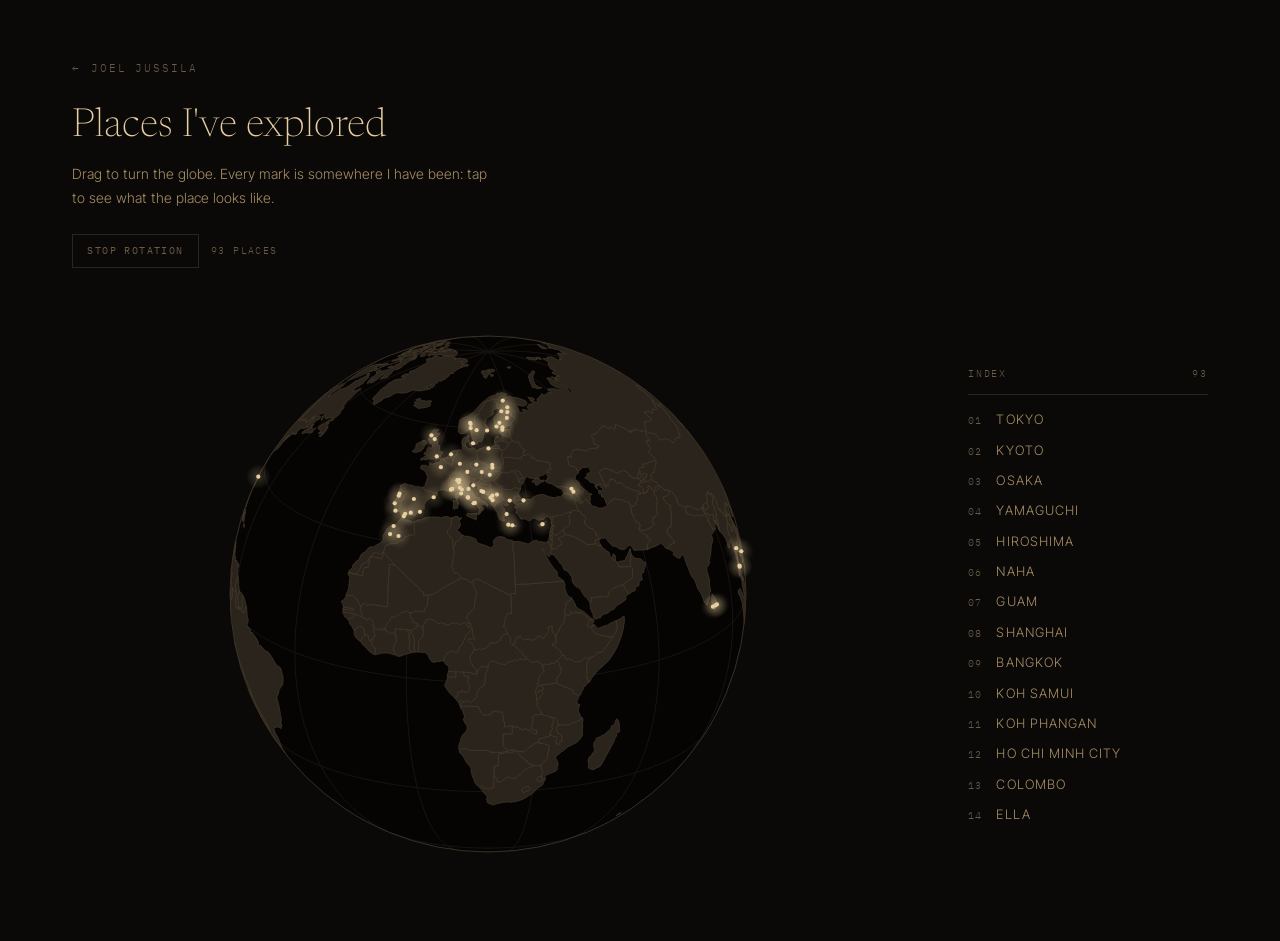
==== places/index.html @ 5bf8516b "Personal site: front page and interactive globe A static two-page site for joeljussila.com. No frame" ====
<!doctype html>
<html lang="en">
<head>
<meta charset="utf-8">
<meta name="viewport" content="width=device-width, initial-scale=1">

<title>Places I've Explored - Joel Jussila</title>
<meta name="description" content="A globe of the places I have been, with photographs from each of them.">
<link rel="canonical" href="https://joeljussila.com/places/">

<meta property="og:type" content="website">
<meta property="og:site_name" content="Joel Jussila">
<meta property="og:title" content="Places I've Explored - Joel Jussila">
<meta property="og:description" content="A globe of the places I have been, with photographs from each of them.">
<meta property="og:url" content="https://joeljussila.com/places/">
<meta name="twitter:card" content="summary">
<meta name="twitter:title" content="Places I've Explored - Joel Jussila">
<meta name="twitter:description" content="A globe of the places I have been, with photographs from each of them.">

<meta name="theme-color" content="#0A0908">
<meta name="color-scheme" content="dark">
<link rel="icon" href="/favicon.svg" type="image/svg+xml">

<link rel="preconnect" href="https://fonts.googleapis.com">
<link rel="preconnect" href="https://fonts.gstatic.com" crossorigin>
<link rel="stylesheet" href="https://fonts.googleapis.com/css2?family=IBM+Plex+Mono:wght@300;400&family=Inter+Tight:wght@300;400&family=Newsreader:opsz,wght@6..72,200;6..72,300&display=swap">

<style>
  :root{
    --ground: #0A0908;
    --sea: #050403;
    --land: #2A241C;
    --land-edge: #453A2C;
    --ink: #E8CFA0;
    --ink-body: #DCC08E;
    --ink-dim: #A78D63;
    --ink-faint: #6B5A45;
    --rule: #2A241C;
    --mono: "IBM Plex Mono", ui-monospace, SFMono-Regular, Menlo, monospace;
  }

  *, *::before, *::after { box-sizing: border-box; }

  body{
    margin: 0;
    min-height: 100svh;
    background: var(--ground);
    color: var(--ink-body);
    font-family: "Inter Tight", system-ui, -apple-system, sans-serif;
    font-weight: 300;
    -webkit-font-smoothing: antialiased;
    overflow-x: hidden;
  }

  .page{
    max-width: 78rem;
    margin: 0 auto;
    padding: clamp(1.75rem, 5vw, 3.5rem) clamp(1.5rem, 5vw, 3.5rem) clamp(3rem, 6vw, 5rem);
  }

  .back{
    display: inline-flex;
    align-items: baseline;
    gap: 0.6rem;
    font-family: var(--mono);
    font-size: 0.6875rem;
    letter-spacing: 0.18em;
    text-transform: uppercase;
    text-decoration: none;
    color: var(--ink-faint);
    transition: color 0.3s ease;
  }

  .back:hover{ color: var(--ink-dim); }
  .back:focus-visible{ outline: 1px solid var(--ink-dim); outline-offset: 4px; }

  h1{
    font-family: Newsreader, Georgia, "Times New Roman", serif;
    font-weight: 200;
    font-size: clamp(1.9rem, 5vw, 2.5rem);
    line-height: 1.15;
    color: var(--ink);
    margin: 1.75rem 0 0.75rem;
  }

  .note{
    font-size: 0.875rem;
    line-height: 1.7;
    color: var(--ink-dim);
    max-width: 52ch;
    margin: 0;
  }

  .controls{
    display: flex;
    flex-wrap: wrap;
    gap: 0.75rem;
    align-items: center;
    margin-top: 1.5rem;
  }

  .toggle{
    background: none;
    border: 1px solid var(--rule);
    color: var(--ink-faint);
    font-family: var(--mono);
    font-size: 0.625rem;
    letter-spacing: 0.14em;
    text-transform: uppercase;
    padding: 0.6rem 0.9rem;
    cursor: pointer;
    transition: color 0.3s ease, border-color 0.3s ease;
  }

  .toggle:hover{ color: var(--ink); border-color: var(--ink-faint); }
  .toggle:focus-visible{ outline: 1px solid var(--ink-dim); outline-offset: 3px; }

  .count{
    font-family: var(--mono);
    font-size: 0.625rem;
    letter-spacing: 0.14em;
    text-transform: uppercase;
    color: var(--ink-faint);
  }

  .stage{
    display: grid;
    grid-template-columns: minmax(0, 1fr) 15rem;
    gap: clamp(2rem, 5vw, 4rem);
    align-items: center;
    margin-top: clamp(2rem, 5vw, 3.5rem);
  }

  .globe-holder{
    position: relative;
    display: grid;
    place-items: center;
    min-height: 20rem;
  }

  canvas{
    display: block;
    touch-action: none;
    cursor: grab;
    max-width: 100%;
  }

  canvas.dragging{ cursor: grabbing; }

  .index-head{
    display: flex;
    justify-content: space-between;
    align-items: baseline;
    gap: 1rem;
    font-family: var(--mono);
    font-size: 0.625rem;
    letter-spacing: 0.18em;
    text-transform: uppercase;
    color: var(--ink-faint);
    padding-bottom: 0.9rem;
    margin: 0 0 0.6rem;
    border-bottom: 1px solid var(--rule);
  }

  .index{
    list-style: none;
    margin: 0;
    padding: 0 0.5rem 0 0;
    display: flex;
    flex-direction: column;
    gap: 0.1rem;
    max-height: 26rem;
    overflow-y: auto;
    scrollbar-width: thin;
    scrollbar-color: var(--rule) transparent;
  }

  .index::-webkit-scrollbar{ width: 6px; }
  .index::-webkit-scrollbar-thumb{ background: var(--rule); }

  .index button{
    width: 100%;
    display: flex;
    align-items: baseline;
    gap: 0.9rem;
    padding: 0.4rem 0;
    background: none;
    border: 0;
    text-align: left;
    font-family: "Inter Tight", system-ui, sans-serif;
    font-weight: 300;
    font-size: 0.8125rem;
    letter-spacing: 0.08em;
    text-transform: uppercase;
    color: var(--ink-dim);
    cursor: pointer;
    transition: color 0.3s ease;
  }

  .index button:hover,
  .index button[aria-current="true"]{ color: var(--ink); }
  .index button:focus-visible{ outline: 1px solid var(--ink-dim); outline-offset: 3px; }

  .index .n{
    font-family: var(--mono);
    font-size: 0.625rem;
    color: var(--ink-faint);
    font-variant-numeric: tabular-nums;
  }

  /* ---- detail panel ---- */

  .panel{
    position: fixed;
    top: 0;
    right: 0;
    bottom: 0;
    width: min(26rem, 100vw);
    background: var(--ground);
    border-left: 1px solid var(--rule);
    padding: clamp(1.5rem, 4vw, 2.5rem);
    overflow-y: auto;
    transform: translateX(101%);
    z-index: 20;
  }

  .ready .panel{
    transition: transform 0.45s cubic-bezier(0.22, 0.61, 0.36, 1);
  }

  .panel[data-open="true"]{ transform: none; }

  .panel-close{
    background: none;
    border: 1px solid var(--rule);
    color: var(--ink-faint);
    font-family: var(--mono);
    font-size: 0.625rem;
    letter-spacing: 0.16em;
    text-transform: uppercase;
    padding: 0.5rem 0.85rem;
    cursor: pointer;
    transition: color 0.3s ease, border-color 0.3s ease;
  }

  .panel-close:hover{ color: var(--ink); border-color: var(--ink-faint); }
  .panel-close:focus-visible{ outline: 1px solid var(--ink-dim); outline-offset: 3px; }

  .panel h2{
    font-family: Newsreader, Georgia, serif;
    font-weight: 200;
    font-size: 1.9rem;
    line-height: 1.2;
    color: var(--ink);
    margin: 1.75rem 0 0.5rem;
  }

  .coords{
    font-family: var(--mono);
    font-size: 0.6875rem;
    letter-spacing: 0.08em;
    color: var(--ink-faint);
    margin: 0 0 2rem;
  }

  .frames{
    display: flex;
    flex-direction: column;
    gap: 1rem;
  }

  .frame{
    aspect-ratio: 4 / 3;
    border: 1px solid var(--rule);
    display: grid;
    place-items: center;
    font-family: var(--mono);
    font-size: 0.625rem;
    letter-spacing: 0.16em;
    text-transform: uppercase;
    color: var(--ink-faint);
  }

  .frame img{
    width: 100%;
    height: 100%;
    object-fit: cover;
    display: block;
  }

  @media (max-width: 860px){
    .stage{ grid-template-columns: 1fr; gap: 2.5rem; }
    .index{ max-height: 20rem; }
    .panel{
      top: auto;
      width: 100%;
      max-height: 82svh;
      border-left: 0;
      border-top: 1px solid var(--rule);
      transform: translateY(101%);
    }
  }

  @media (prefers-reduced-motion: reduce){
    .ready .panel{ transition-duration: 0.01ms; }
  }
</style>
</head>
<body>

<div class="page">
  <a class="back" href="/"><span aria-hidden="true">&larr;</span> Joel Jussila</a>

  <h1>Places I've explored</h1>
  <p class="note">Drag to turn the globe. Every mark is somewhere I have been: tap to see what the place looks like.</p>

  <div class="controls">
    <button class="toggle" id="spin-toggle" type="button" aria-pressed="false">Stop rotation</button>
    <span class="count" id="count"></span>
  </div>

  <div class="stage">
    <div class="globe-holder">
      <canvas id="globe" aria-label="Rotatable globe marking visited places. The list beside it covers the same places."></canvas>
    </div>

    <nav>
      <p class="index-head"><span>Index</span><span id="index-count"></span></p>
      <ul class="index" id="index"></ul>
    </nav>
  </div>
</div>

<aside class="panel" id="panel" data-open="false" aria-hidden="true" aria-labelledby="panel-title">
  <button class="panel-close" id="panel-close" type="button">Close</button>
  <h2 id="panel-title"></h2>
  <p class="coords" id="panel-coords"></p>
  <div class="frames" id="panel-frames"></div>
</aside>

<script>
function startGlobe(WORLD, PLACES) {
  "use strict";

  // PLACES and WORLD are loaded from places.json and world.json below.


  var canvas = document.getElementById("globe");
  var ctx = canvas.getContext("2d");
  var panel = document.getElementById("panel");
  var indexList = document.getElementById("index");
  var spinToggle = document.getElementById("spin-toggle");

  var RAD = Math.PI / 180;
  var reduced = window.matchMedia("(prefers-reduced-motion: reduce)").matches;

  var radius = 240;
  var cx = 0;
  var cy = 0;
  var size = 0;

  var dragging = false;
  var moved = 0;
  var lastX = 0;
  var lastY = 0;
  var vlon = 0;
  var vlat = 0;
  var hovered = -1;
  var selected = -1;
  var spinning = !reduced;

  // ---- orientation ------------------------------------------------------
  //
  // Centre longitude and latitude, with the latitude stopped short of the
  // poles. That limit is deliberate: it keeps north pointing up, so the map
  // is always the right way round. Tumbling freely over the poles was worse
  // to use and far more expensive to draw.

  var clon = 15;
  var clat = 20;
  var MAX_TILT = 78;

  // Rows of the rotation, held as loose numbers: this runs 30,000 times a
  // frame and array lookups are not free.
  var r00, r01, r02, r10, r11, r12, r20, r21, r22;

  function setOrientation() {
    var l = clon * RAD;
    var p = clat * RAD;
    var sinL = Math.sin(l), cosL = Math.cos(l);
    var sinP = Math.sin(p), cosP = Math.cos(p);
    r00 = -sinL;         r01 = cosL;          r02 = 0;      // east
    r10 = -sinP * cosL;  r11 = -sinP * sinL;  r12 = cosP;   // north
    r20 = cosP * cosL;   r21 = cosP * sinL;   r22 = sinP;   // toward viewer
  }

  // ---- geometry, converted once -----------------------------------------
  //
  // Every coastline point becomes a unit vector at load. Those vectors never
  // change - only the orientation does - so the sines and cosines are paid
  // for once instead of on every frame. All that is left per frame is three
  // multiply-adds per point.

  var GEO = [];

  (function buildGeometry() {
    for (var i = 0; i < WORLD.length; i++) {
      var rings = WORLD[i].g;
      var converted = [];
      for (var j = 0; j < rings.length; j++) {
        var flat = rings[j];
        var count = flat.length / 2;
        var v = new Float32Array(count * 3);
        for (var k = 0; k < count; k++) {
          var l = flat[k * 2] * RAD;
          var p = flat[k * 2 + 1] * RAD;
          var cosP = Math.cos(p);
          v[k * 3] = cosP * Math.cos(l);
          v[k * 3 + 1] = cosP * Math.sin(l);
          v[k * 3 + 2] = Math.sin(p);
        }
        converted.push(v);
      }
      GEO.push(converted);
    }
    WORLD = null; // the lon/lat copy is dead weight now
  })();

  var GRATICULE = [];

  (function buildGraticule() {
    function line(points) {
      var v = new Float32Array(points.length / 2 * 3);
      for (var i = 0; i < points.length / 2; i++) {
        var l = points[i * 2] * RAD;
        var p = points[i * 2 + 1] * RAD;
        var cosP = Math.cos(p);
        v[i * 3] = cosP * Math.cos(l);
        v[i * 3 + 1] = cosP * Math.sin(l);
        v[i * 3 + 2] = Math.sin(p);
      }
      GRATICULE.push(v);
    }

    var lon, lat, points;
    for (lon = -180; lon < 180; lon += 30) {
      points = [];
      for (lat = -90; lat <= 90; lat += 3) points.push(lon, lat);
      line(points);
    }
    for (lat = -60; lat <= 60; lat += 30) {
      points = [];
      for (lon = -180; lon <= 180; lon += 3) points.push(lon, lat);
      line(points);
    }
  })();

  for (var pi = 0; pi < PLACES.length; pi++) {
    var pl = PLACES[pi];
    var pLon = pl.lon * RAD;
    var pLat = pl.lat * RAD;
    var pCos = Math.cos(pLat);
    pl.vx = pCos * Math.cos(pLon);
    pl.vy = pCos * Math.sin(pLon);
    pl.vz = Math.sin(pLat);
  }

  // ---- clipping ---------------------------------------------------------

  var runs = [];
  var current = null;

  // Depth is a dot product, so it varies linearly along the straight line
  // between two points: the horizon crossing solves exactly, no searching.
  function edge(ax, ay, az, ad, bx, by, bz, bd, out) {
    var t = ad / (ad - bd);
    var x = ax + (bx - ax) * t;
    var y = ay + (by - ay) * t;
    var z = az + (bz - az) * t;
    var len = Math.sqrt(x * x + y * y + z * z) || 1;
    x /= len; y /= len; z /= len;
    out[0] = cx + radius * (x * r00 + y * r01 + z * r02);
    out[1] = cy - radius * (x * r10 + y * r11 + z * r12);
  }

  var scratch = [0, 0];

  function clipRing(v) {
    runs.length = 0;
    current = null;

    var count = v.length / 3;
    var last = (count - 1) * 3;
    var px = v[last], py = v[last + 1], pz = v[last + 2];
    var pd = px * r20 + py * r21 + pz * r22;

    for (var i = 0; i < count; i++) {
      var o = i * 3;
      var x = v[o], y = v[o + 1], z = v[o + 2];
      var d = x * r20 + y * r21 + z * r22;

      if (d > 0) {
        if (pd <= 0) {
          edge(x, y, z, d, px, py, pz, pd, scratch);
          current = [scratch[0], scratch[1]];
          runs.push(current);
        }
        if (!current) {
          current = [];
          runs.push(current);
        }
        current.push(
          cx + radius * (x * r00 + y * r01 + z * r02),
          cy - radius * (x * r10 + y * r11 + z * r12)
        );
      } else if (pd > 0) {
        edge(px, py, pz, pd, x, y, z, d, scratch);
        if (current) current.push(scratch[0], scratch[1]);
        current = null;
      }

      px = x; py = y; pz = z; pd = d;
    }

    return runs;
  }

  function angleAt(x, y) {
    return Math.atan2(y - cy, x - cx);
  }

  function limbArc(fromAngle, toAngle) {
    var delta = ((toAngle - fromAngle + Math.PI * 3) % (Math.PI * 2)) - Math.PI;
    ctx.arc(cx, cy, radius, fromAngle, toAngle, delta < 0);
  }

  // ---- pin glow, drawn once and stamped ---------------------------------

  // Kept small and faint on purpose: ninety-odd pins sit shoulder to shoulder
  // across Europe, and a generous glow turns that whole region into one smear.
  var glowSize = 26;
  var glowSprite = document.createElement("canvas");
  glowSprite.width = glowSize;
  glowSprite.height = glowSize;

  (function () {
    var g = glowSprite.getContext("2d");
    var half = glowSize / 2;
    var gradient = g.createRadialGradient(half, half, 0, half, half, half);
    gradient.addColorStop(0, "rgba(232, 207, 160, 0.22)");
    gradient.addColorStop(1, "rgba(232, 207, 160, 0)");
    g.fillStyle = gradient;
    g.fillRect(0, 0, glowSize, glowSize);
  })();

  // ---- drawing ----------------------------------------------------------

  function drawGraticule() {
    ctx.beginPath();
    for (var g = 0; g < GRATICULE.length; g++) {
      var v = GRATICULE[g];
      var count = v.length / 3;
      var started = false;
      for (var i = 0; i < count; i++) {
        var o = i * 3;
        var x = v[o], y = v[o + 1], z = v[o + 2];
        if (x * r20 + y * r21 + z * r22 < 0) { started = false; continue; }
        var sx = cx + radius * (x * r00 + y * r01 + z * r02);
        var sy = cy - radius * (x * r10 + y * r11 + z * r12);
        if (started) ctx.lineTo(sx, sy);
        else { ctx.moveTo(sx, sy); started = true; }
      }
    }
    ctx.strokeStyle = "#171310";
    ctx.lineWidth = 1;
    ctx.stroke();
  }

  function draw() {
    ctx.clearRect(0, 0, size, size);

    ctx.beginPath();
    ctx.arc(cx, cy, radius, 0, Math.PI * 2);
    ctx.fillStyle = "#050403";
    ctx.fill();

    drawGraticule();

    ctx.save();
    ctx.beginPath();
    ctx.arc(cx, cy, radius, 0, Math.PI * 2);
    ctx.clip();

    ctx.fillStyle = "#2A241C";
    ctx.strokeStyle = "#453A2C";
    ctx.lineWidth = 0.7;

    for (var i = 0; i < GEO.length; i++) {
      var rings = GEO[i];
      var clipped = [];

      for (var j = 0; j < rings.length; j++) {
        var parts = clipRing(rings[j]);
        if (parts.length) clipped.push(parts.slice());
      }

      if (!clipped.length) continue;

      ctx.beginPath();
      for (var c = 0; c < clipped.length; c++) {
        var ring = clipped[c];
        for (var k = 0; k < ring.length; k++) {
          var run = ring[k];
          if (k === 0) {
            ctx.moveTo(run[0], run[1]);
          } else {
            var previous = ring[k - 1];
            limbArc(
              angleAt(previous[previous.length - 2], previous[previous.length - 1]),
              angleAt(run[0], run[1])
            );
          }
          for (var m = 2; m < run.length; m += 2) ctx.lineTo(run[m], run[m + 1]);
        }

        if (ring.length > 1) {
          var tail = ring[ring.length - 1];
          limbArc(
            angleAt(tail[tail.length - 2], tail[tail.length - 1]),
            angleAt(ring[0][0], ring[0][1])
          );
        }
        ctx.closePath();
      }
      ctx.fill("evenodd");

      // Stroke coastlines only, never the horizon arcs that closed them.
      ctx.beginPath();
      for (var d = 0; d < clipped.length; d++) {
        var lines = clipped[d];
        for (var s = 0; s < lines.length; s++) {
          var line = lines[s];
          ctx.moveTo(line[0], line[1]);
          for (var t = 2; t < line.length; t += 2) ctx.lineTo(line[t], line[t + 1]);
        }
      }
      ctx.stroke();
    }

    ctx.restore();

    ctx.beginPath();
    ctx.arc(cx, cy, radius, 0, Math.PI * 2);
    ctx.strokeStyle = "#3A3025";
    ctx.lineWidth = 1;
    ctx.stroke();

    var label = -1;
    var half = glowSize / 2;

    for (var q = 0; q < PLACES.length; q++) {
      var place = PLACES[q];
      var depth = place.vx * r20 + place.vy * r21 + place.vz * r22;
      place.visible = depth > 0.02;
      if (!place.visible) continue;

      place.sx = cx + radius * (place.vx * r00 + place.vy * r01 + place.vz * r02);
      place.sy = cy - radius * (place.vx * r10 + place.vy * r11 + place.vz * r12);

      var lit = q === hovered || q === selected;
      if (lit) label = q;

      ctx.drawImage(glowSprite, place.sx - half, place.sy - half);

      ctx.beginPath();
      ctx.arc(place.sx, place.sy, lit ? 4.2 : 2.1, 0, Math.PI * 2);
      ctx.fillStyle = lit ? "#F6E4C0" : "#E8CFA0";
      ctx.fill();
    }

    // One label at a time, drawn last so nothing covers it.
    if (label >= 0) {
      var chosen = PLACES[label];
      ctx.font = "400 12px 'IBM Plex Mono', monospace";
      ctx.textAlign = "center";
      ctx.fillStyle = "#F6E4C0";
      ctx.fillText(chosen.name.toUpperCase(), chosen.sx, chosen.sy - 14);
    }
  }

  // ---- loop -------------------------------------------------------------

  function tick() {
    if (!dragging) {
      if (Math.abs(vlon) > 0.004 || Math.abs(vlat) > 0.004) {
        clon += vlon;
        clat = Math.max(-MAX_TILT, Math.min(MAX_TILT, clat + vlat));
        vlon *= 0.90;
        vlat *= 0.90;
      } else if (spinning) {
        clon += 0.055;
      }
    }
    setOrientation();
    draw();
    requestAnimationFrame(tick);
  }

  // ---- sizing -----------------------------------------------------------

  function resize() {
    var holder = canvas.parentElement;
    var available = Math.min(holder.clientWidth, window.innerHeight - 250);
    size = Math.max(260, Math.min(540, available));
    var dpr = Math.min(window.devicePixelRatio || 1, 2);
    canvas.width = Math.round(size * dpr);
    canvas.height = Math.round(size * dpr);
    canvas.style.width = size + "px";
    canvas.style.height = size + "px";
    ctx.setTransform(dpr, 0, 0, dpr, 0, 0);
    cx = size / 2;
    cy = size / 2;
    radius = size / 2 - 12;
  }

  // ---- interaction ------------------------------------------------------

  function setSpinning(on) {
    spinning = on;
    spinToggle.textContent = on ? "Stop rotation" : "Start rotation";
    spinToggle.setAttribute("aria-pressed", on ? "false" : "true");
  }

  spinToggle.addEventListener("click", function () {
    setSpinning(!spinning);
  });

  function pointAt(ev) {
    var rect = canvas.getBoundingClientRect();
    return [ev.clientX - rect.left, ev.clientY - rect.top];
  }

  function hitTest(x, y) {
    var best = -1;
    var bestDistance = 225; // 15px
    for (var i = 0; i < PLACES.length; i++) {
      var place = PLACES[i];
      if (!place.visible) continue;
      var dx = place.sx - x;
      var dy = place.sy - y;
      var distance = dx * dx + dy * dy;
      if (distance < bestDistance) {
        bestDistance = distance;
        best = i;
      }
    }
    return best;
  }

  canvas.addEventListener("pointerdown", function (ev) {
    dragging = true;
    moved = 0;
    lastX = ev.clientX;
    lastY = ev.clientY;
    vlon = 0;
    vlat = 0;
    setSpinning(false); // touch it once and it stops drifting under you
    canvas.classList.add("dragging");
    canvas.setPointerCapture(ev.pointerId);
  });

  canvas.addEventListener("pointermove", function (ev) {
    if (!dragging) {
      var point = pointAt(ev);
      var hit = hitTest(point[0], point[1]);
      if (hit !== hovered) {
        hovered = hit;
        canvas.style.cursor = hit >= 0 ? "pointer" : "grab";
      }
      return;
    }
    var dx = ev.clientX - lastX;
    var dy = ev.clientY - lastY;
    moved += Math.abs(dx) + Math.abs(dy);
    lastX = ev.clientX;
    lastY = ev.clientY;

    vlon = -dx * 0.28;
    vlat = dy * 0.28;
    clon += vlon;
    clat = Math.max(-MAX_TILT, Math.min(MAX_TILT, clat + vlat));
  });

  function endDrag(ev) {
    if (!dragging) return;
    dragging = false;
    canvas.classList.remove("dragging");
    if (moved < 6) {
      var point = pointAt(ev);
      var hit = hitTest(point[0], point[1]);
      if (hit >= 0) open(hit);
    }
  }

  canvas.addEventListener("pointerup", endDrag);
  canvas.addEventListener("pointercancel", endDrag);

  // ---- panel ------------------------------------------------------------

  var titleEl = document.getElementById("panel-title");
  var coordsEl = document.getElementById("panel-coords");
  var framesEl = document.getElementById("panel-frames");
  var DEGREE = String.fromCharCode(176);

  function format(value, positive, negative) {
    return Math.abs(value).toFixed(2) + DEGREE + " " + (value >= 0 ? positive : negative);
  }

  function open(i) {
    var place = PLACES[i];
    selected = i;
    setSpinning(false);
    vlon = 0;
    vlat = 0;

    titleEl.textContent = place.name;
    coordsEl.textContent = format(place.lat, "N", "S") + "  /  " + format(place.lon, "E", "W");

    framesEl.textContent = "";
    var count = place.photos.length || 1;
    for (var f = 0; f < count; f++) {
      var frame = document.createElement("div");
      frame.className = "frame";
      if (place.photos[f]) {
        var img = document.createElement("img");
        img.src = place.photos[f];
        img.alt = place.name;
        img.loading = "lazy";
        frame.appendChild(img);
      } else {
        frame.textContent = "Photo pending";
      }
      framesEl.appendChild(frame);
    }

    panel.setAttribute("data-open", "true");
    panel.setAttribute("aria-hidden", "false");

    var buttons = indexList.querySelectorAll("button");
    for (var b = 0; b < buttons.length; b++) {
      buttons[b].setAttribute("aria-current", b === i ? "true" : "false");
    }

    // Turn to face the place, the short way round the world.
    var startLon = clon;
    var startLat = clat;
    var deltaLon = ((place.lon - startLon + 540) % 360) - 180;
    var deltaLat = Math.max(-MAX_TILT, Math.min(MAX_TILT, place.lat)) - startLat;

    if (reduced) {
      clon = startLon + deltaLon;
      clat = startLat + deltaLat;
      return;
    }

    var steps = 26;
    var step = 0;
    (function glide() {
      step++;
      var eased = 1 - Math.pow(1 - step / steps, 3);
      clon = startLon + deltaLon * eased;
      clat = startLat + deltaLat * eased;
      if (step < steps && !dragging) requestAnimationFrame(glide);
    })();
  }

  function close() {
    panel.setAttribute("data-open", "false");
    panel.setAttribute("aria-hidden", "true");
    selected = -1;
    var buttons = indexList.querySelectorAll("button");
    for (var b = 0; b < buttons.length; b++) buttons[b].setAttribute("aria-current", "false");
  }

  document.getElementById("panel-close").addEventListener("click", close);
  document.addEventListener("keydown", function (ev) {
    if (ev.key === "Escape") close();
  });

  // ---- index ------------------------------------------------------------

  PLACES.forEach(function (place, i) {
    var li = document.createElement("li");
    var button = document.createElement("button");
    button.type = "button";
    button.setAttribute("aria-current", "false");

    var n = document.createElement("span");
    n.className = "n";
    n.textContent = String(i + 1).padStart(2, "0");

    button.appendChild(n);
    button.appendChild(document.createTextNode(place.name));
    button.addEventListener("click", function () { open(i); });
    button.addEventListener("mouseenter", function () { hovered = i; });
    button.addEventListener("mouseleave", function () { hovered = -1; });

    li.appendChild(button);
    indexList.appendChild(li);
  });

  document.getElementById("count").textContent = PLACES.length + " places";
  document.getElementById("index-count").textContent = PLACES.length;

  window.addEventListener("resize", resize);

  resize();
  setSpinning(!reduced);
  tick();

  requestAnimationFrame(function () {
    document.documentElement.classList.add("ready");
  });
}

// The world outline and the place list are separate files so both can be
// edited (or regenerated by the photo importer) without touching this page.
Promise.all([
  fetch("world.json").then(function (r) { return r.json(); }),
  fetch("places.json").then(function (r) { return r.json(); })
]).then(function (data) {
  startGlobe(data[0], data[1]);
}).catch(function (error) {
  var holder = document.querySelector(".globe-holder");
  if (holder) {
    holder.textContent = "The map data could not be loaded.";
    holder.style.fontFamily = "var(--mono)";
    holder.style.fontSize = "0.75rem";
    holder.style.color = "var(--ink-faint)";
  }
  console.error(error);
});
</script>

</body>
</html>
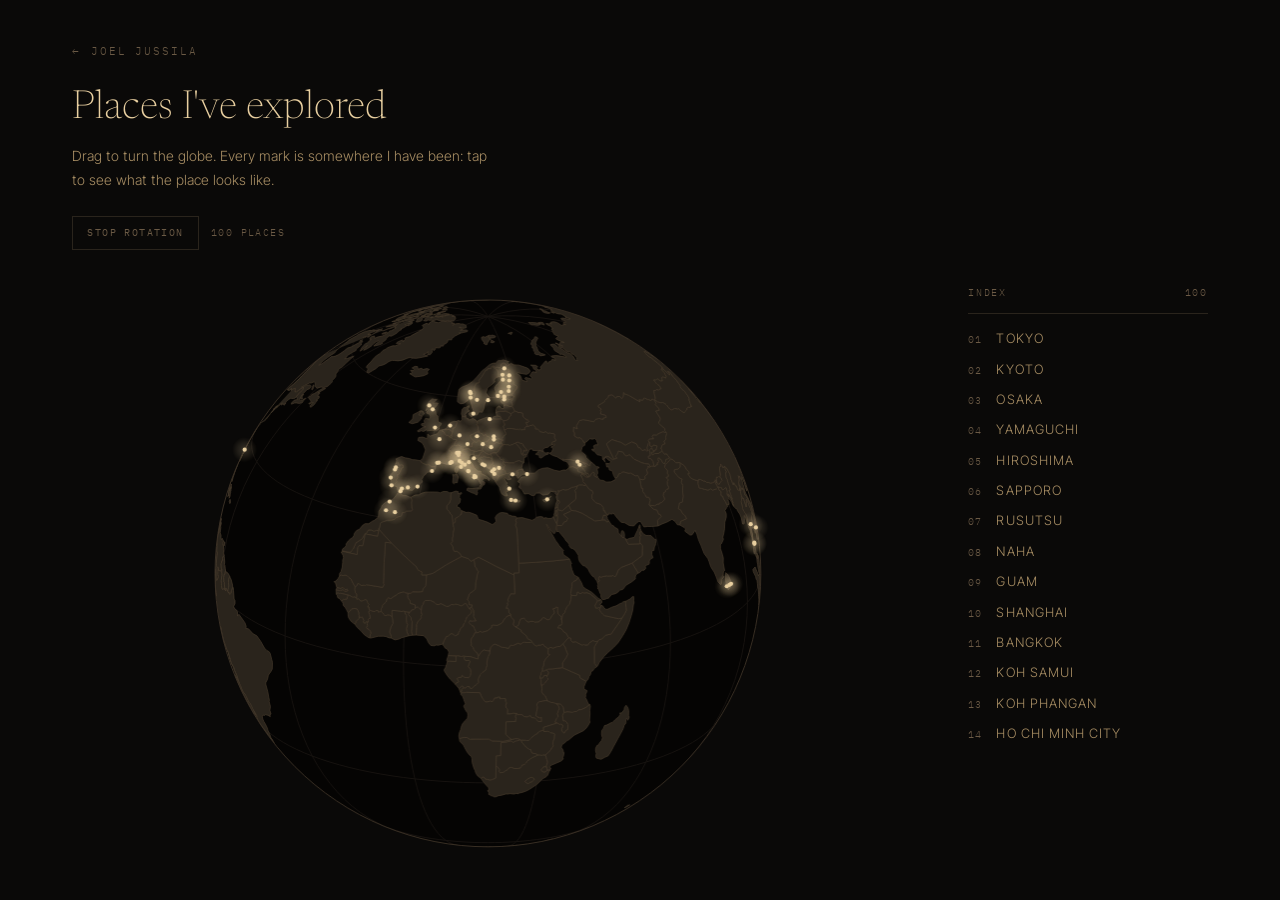
==== commit fd1b74dc: "Fit the globe to the window, frame the link, update places - places: size the globe against the room" ====
--- a/places/index.html
+++ b/places/index.html
@@ -52,10 +52,15 @@
     overflow-x: hidden;
   }
 
+  /* A column the height of the window, so the stage below can claim whatever
+     the heading does not use and the globe always lands inside the fold. */
   .page{
     max-width: 78rem;
+    min-height: 100svh;
     margin: 0 auto;
-    padding: clamp(1.75rem, 5vw, 3.5rem) clamp(1.5rem, 5vw, 3.5rem) clamp(3rem, 6vw, 5rem);
+    display: flex;
+    flex-direction: column;
+    padding: clamp(1.5rem, 4vw, 2.75rem) clamp(1.5rem, 5vw, 3.5rem) clamp(1.5rem, 3vw, 2.5rem);
   }
 
   .back{
@@ -124,18 +129,21 @@
   }
 
   .stage{
+    flex: 1;
+    min-height: 0;
     display: grid;
     grid-template-columns: minmax(0, 1fr) 15rem;
     gap: clamp(2rem, 5vw, 4rem);
-    align-items: center;
-    margin-top: clamp(2rem, 5vw, 3.5rem);
+    align-items: start;
+    margin-top: clamp(1.5rem, 3vw, 2.25rem);
   }
 
   .globe-holder{
     position: relative;
     display: grid;
     place-items: center;
-    min-height: 20rem;
+    min-height: 0;
+    height: 100%;
   }
 
   canvas{
@@ -169,7 +177,8 @@
     display: flex;
     flex-direction: column;
     gap: 0.1rem;
-    max-height: 26rem;
+    /* Never let the index be the thing that makes the page scroll. */
+    max-height: min(26rem, calc(100svh - 24rem));
     overflow-y: auto;
     scrollbar-width: thin;
     scrollbar-color: var(--rule) transparent;
@@ -710,8 +719,17 @@
 
   function resize() {
     var holder = canvas.parentElement;
-    var available = Math.min(holder.clientWidth, window.innerHeight - 250);
-    size = Math.max(260, Math.min(540, available));
+
+    // Measure the room actually left below the heading rather than guessing
+    // at a fixed offset: the heading's height varies with window width, and
+    // guessing is what pushed the globe off the bottom of wide screens.
+    var top = holder.getBoundingClientRect().top + window.scrollY;
+    var page = document.querySelector(".page");
+    var gutter = page ? parseFloat(getComputedStyle(page).paddingBottom) || 0 : 0;
+    var headroom = window.innerHeight - top - gutter - 8;
+
+    var available = Math.min(holder.clientWidth, headroom);
+    size = Math.max(260, Math.min(620, available));
     var dpr = Math.min(window.devicePixelRatio || 1, 2);
     canvas.width = Math.round(size * dpr);
     canvas.height = Math.round(size * dpr);
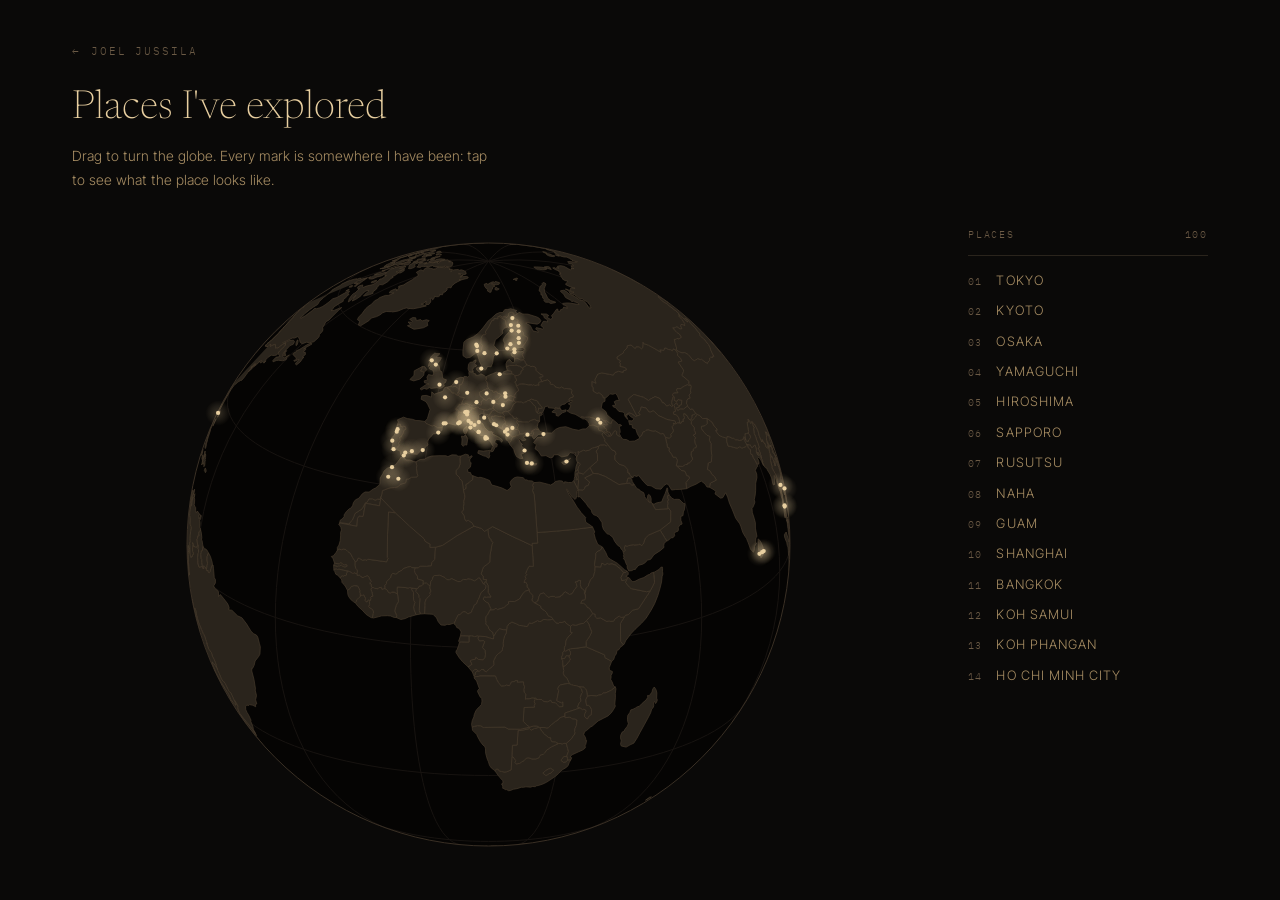
==== commit 91dd51a5: "Remove globe rotation, enlarge the globe, rename the index - Drop the auto-rotation entirely, along " ====
--- a/places/index.html
+++ b/places/index.html
@@ -94,38 +94,6 @@
     color: var(--ink-dim);
     max-width: 52ch;
     margin: 0;
-  }
-
-  .controls{
-    display: flex;
-    flex-wrap: wrap;
-    gap: 0.75rem;
-    align-items: center;
-    margin-top: 1.5rem;
-  }
-
-  .toggle{
-    background: none;
-    border: 1px solid var(--rule);
-    color: var(--ink-faint);
-    font-family: var(--mono);
-    font-size: 0.625rem;
-    letter-spacing: 0.14em;
-    text-transform: uppercase;
-    padding: 0.6rem 0.9rem;
-    cursor: pointer;
-    transition: color 0.3s ease, border-color 0.3s ease;
-  }
-
-  .toggle:hover{ color: var(--ink); border-color: var(--ink-faint); }
-  .toggle:focus-visible{ outline: 1px solid var(--ink-dim); outline-offset: 3px; }
-
-  .count{
-    font-family: var(--mono);
-    font-size: 0.625rem;
-    letter-spacing: 0.14em;
-    text-transform: uppercase;
-    color: var(--ink-faint);
   }
 
   .stage{
@@ -323,18 +291,13 @@
   <h1>Places I've explored</h1>
   <p class="note">Drag to turn the globe. Every mark is somewhere I have been: tap to see what the place looks like.</p>
 
-  <div class="controls">
-    <button class="toggle" id="spin-toggle" type="button" aria-pressed="false">Stop rotation</button>
-    <span class="count" id="count"></span>
-  </div>
-
   <div class="stage">
     <div class="globe-holder">
       <canvas id="globe" aria-label="Rotatable globe marking visited places. The list beside it covers the same places."></canvas>
     </div>
 
     <nav>
-      <p class="index-head"><span>Index</span><span id="index-count"></span></p>
+      <p class="index-head"><span>Places</span><span id="index-count"></span></p>
       <ul class="index" id="index"></ul>
     </nav>
   </div>
@@ -358,7 +321,6 @@
   var ctx = canvas.getContext("2d");
   var panel = document.getElementById("panel");
   var indexList = document.getElementById("index");
-  var spinToggle = document.getElementById("spin-toggle");
 
   var RAD = Math.PI / 180;
   var reduced = window.matchMedia("(prefers-reduced-motion: reduce)").matches;
@@ -376,7 +338,6 @@
   var vlat = 0;
   var hovered = -1;
   var selected = -1;
-  var spinning = !reduced;
 
   // ---- orientation ------------------------------------------------------
   //
@@ -706,8 +667,6 @@
         clat = Math.max(-MAX_TILT, Math.min(MAX_TILT, clat + vlat));
         vlon *= 0.90;
         vlat *= 0.90;
-      } else if (spinning) {
-        clon += 0.055;
       }
     }
     setOrientation();
@@ -729,7 +688,7 @@
     var headroom = window.innerHeight - top - gutter - 8;
 
     var available = Math.min(holder.clientWidth, headroom);
-    size = Math.max(260, Math.min(620, available));
+    size = Math.max(260, Math.min(800, available));
     var dpr = Math.min(window.devicePixelRatio || 1, 2);
     canvas.width = Math.round(size * dpr);
     canvas.height = Math.round(size * dpr);
@@ -742,16 +701,6 @@
   }
 
   // ---- interaction ------------------------------------------------------
-
-  function setSpinning(on) {
-    spinning = on;
-    spinToggle.textContent = on ? "Stop rotation" : "Start rotation";
-    spinToggle.setAttribute("aria-pressed", on ? "false" : "true");
-  }
-
-  spinToggle.addEventListener("click", function () {
-    setSpinning(!spinning);
-  });
 
   function pointAt(ev) {
     var rect = canvas.getBoundingClientRect();
@@ -782,7 +731,6 @@
     lastY = ev.clientY;
     vlon = 0;
     vlat = 0;
-    setSpinning(false); // touch it once and it stops drifting under you
     canvas.classList.add("dragging");
     canvas.setPointerCapture(ev.pointerId);
   });
@@ -837,7 +785,6 @@
   function open(i) {
     var place = PLACES[i];
     selected = i;
-    setSpinning(false);
     vlon = 0;
     vlat = 0;
 
@@ -927,13 +874,11 @@
     indexList.appendChild(li);
   });
 
-  document.getElementById("count").textContent = PLACES.length + " places";
   document.getElementById("index-count").textContent = PLACES.length;
 
   window.addEventListener("resize", resize);
 
   resize();
-  setSpinning(!reduced);
   tick();
 
   requestAnimationFrame(function () {
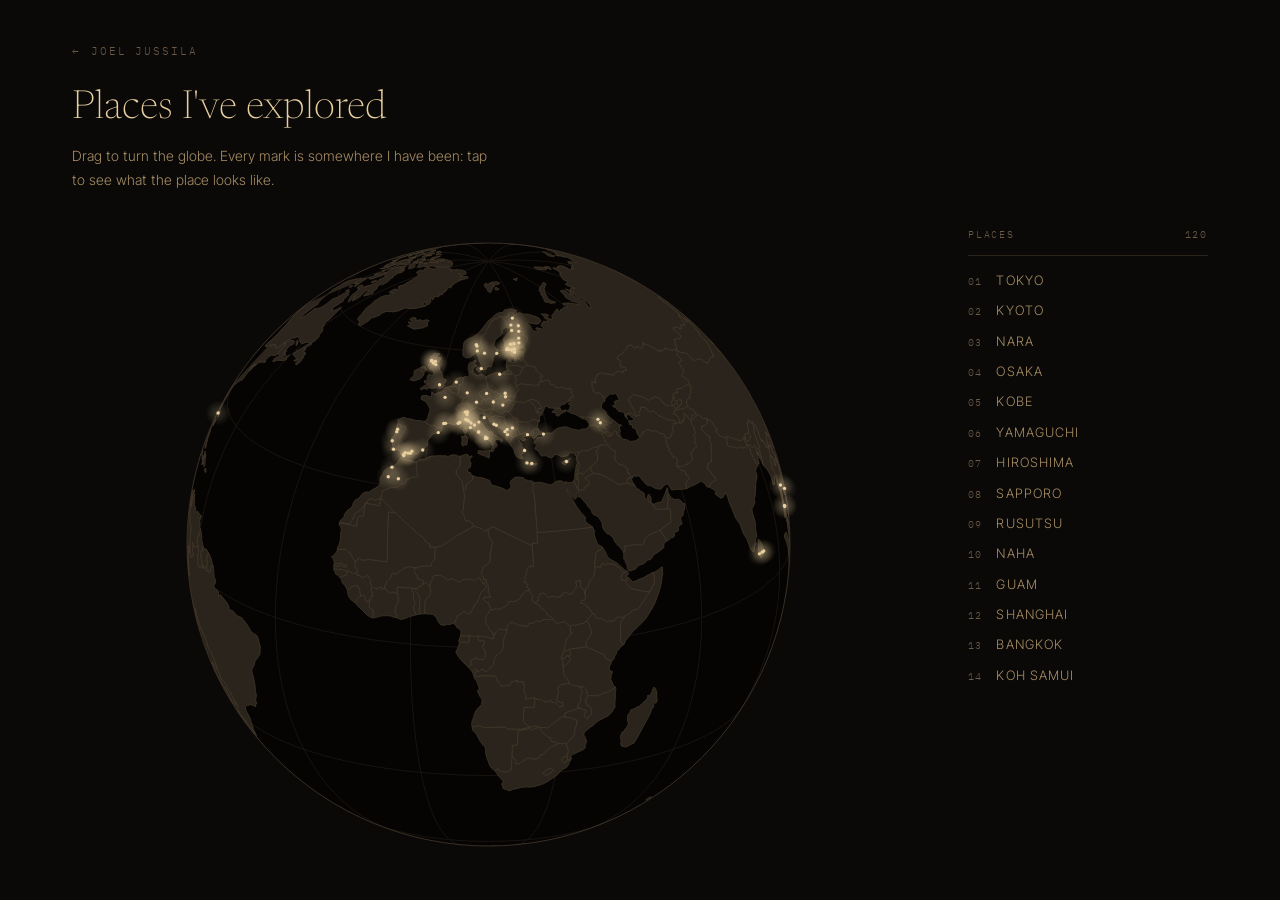
==== commit 2d7c7176: "Shrink the place marks by 20% 4.2px -> 3.36px when lit, 2.1px -> 1.68px at rest, so places that sit " ====
--- a/places/index.html
+++ b/places/index.html
@@ -643,7 +643,10 @@
       ctx.drawImage(glowSprite, place.sx - half, place.sy - half);
 
       ctx.beginPath();
-      ctx.arc(place.sx, place.sy, lit ? 4.2 : 2.1, 0, Math.PI * 2);
+      // 20% smaller than they were, so neighbouring places stay distinct
+      // where they cluster. The hit area is unchanged, so they are no
+      // harder to click.
+      ctx.arc(place.sx, place.sy, lit ? 3.36 : 1.68, 0, Math.PI * 2);
       ctx.fillStyle = lit ? "#F6E4C0" : "#E8CFA0";
       ctx.fill();
     }
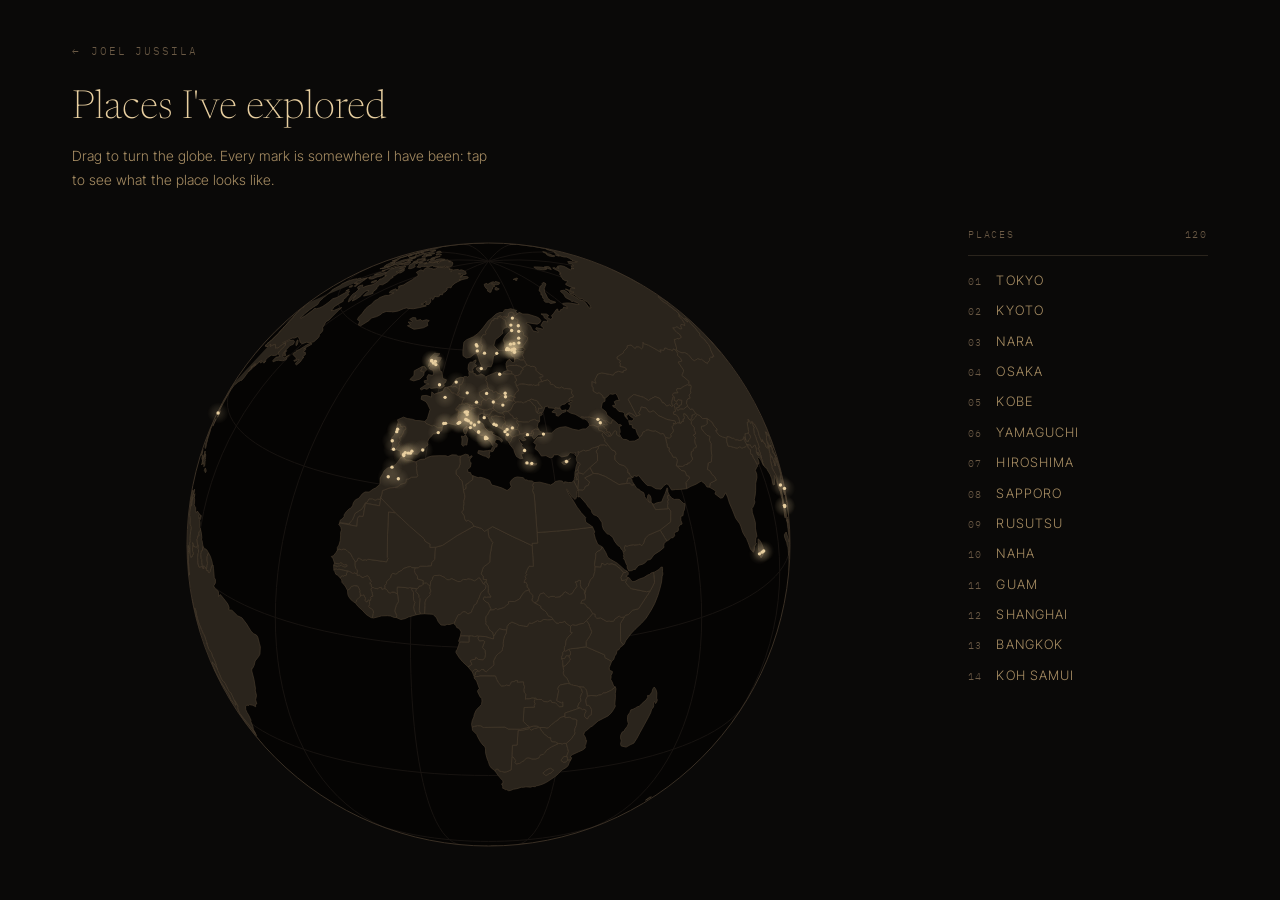
==== commit d7b86f7a: "Soften the pin glow 26px -> 22px and 0.22 -> 0.18 opacity. Enough to stop the tight European cluster" ====
--- a/places/index.html
+++ b/places/index.html
@@ -508,7 +508,7 @@
 
   // Kept small and faint on purpose: ninety-odd pins sit shoulder to shoulder
   // across Europe, and a generous glow turns that whole region into one smear.
-  var glowSize = 26;
+  var glowSize = 22;
   var glowSprite = document.createElement("canvas");
   glowSprite.width = glowSize;
   glowSprite.height = glowSize;
@@ -517,7 +517,7 @@
     var g = glowSprite.getContext("2d");
     var half = glowSize / 2;
     var gradient = g.createRadialGradient(half, half, 0, half, half, half);
-    gradient.addColorStop(0, "rgba(232, 207, 160, 0.22)");
+    gradient.addColorStop(0, "rgba(232, 207, 160, 0.18)");
     gradient.addColorStop(1, "rgba(232, 207, 160, 0)");
     g.fillStyle = gradient;
     g.fillRect(0, 0, glowSize, glowSize);
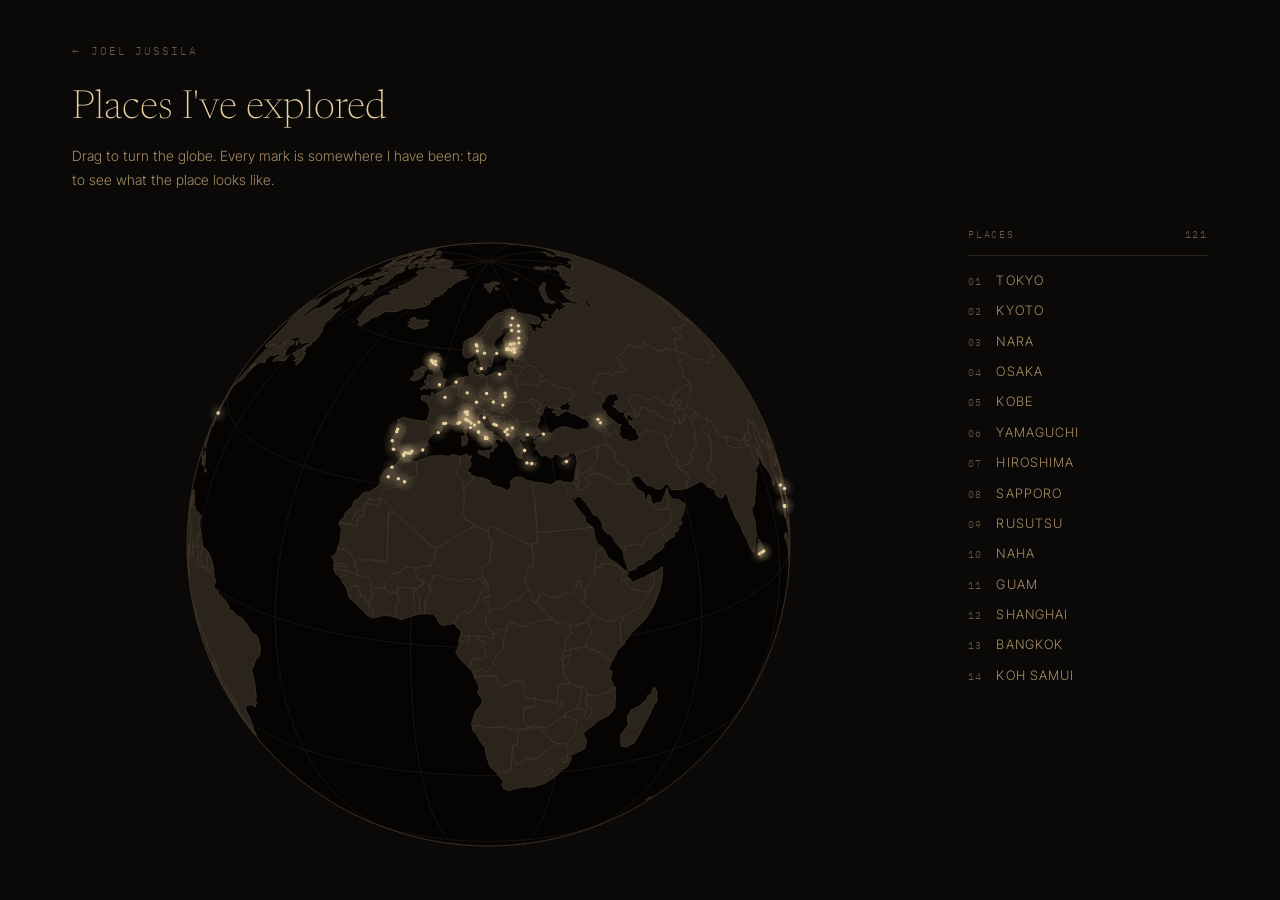
==== commit 6727b872: "Square the photographs and leave them in colour The panel frames were 4:3 and the photographs were t" ====
--- a/places/index.html
+++ b/places/index.html
@@ -247,7 +247,7 @@
   }
 
   .frame{
-    aspect-ratio: 4 / 3;
+    aspect-ratio: 1 / 1;
     border: 1px solid var(--rule);
     display: grid;
     place-items: center;
